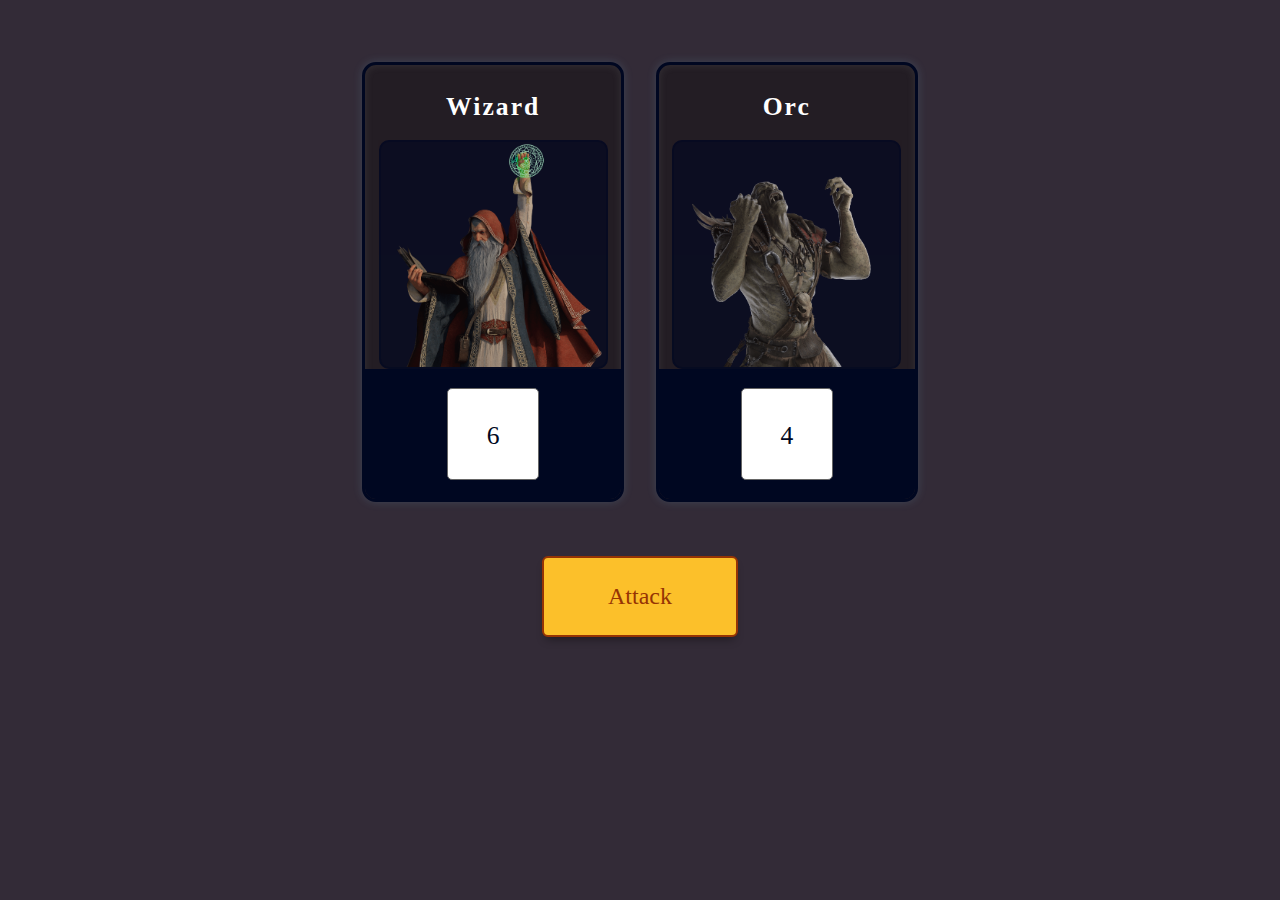
==== index.html @ 66f53ce7 "basic html/css + render cards via js" ====
<!DOCTYPE html>
<html lang="en">
<head>
    <meta charset="UTF-8">
    <meta http-equiv="X-UA-Compatible" content="IE=edge">
    <meta name="viewport" content="width=device-width, initial-scale=1.0">

    <link rel="stylesheet" href="main.css">

    <title>Document</title>
</head>
<body>
    <body>
        <main>
            <div id="hero">      
            </div>
            <div id="monster">
                
            </div>    
        </main>
        <section id="actions">
            <button id="attack-button">Attack</button>
        </section>
    <script src="script.js"></script>
</body>
</html>
---- main.css ----
html,
body {
  padding: 0;
  margin: 0;
  background: rgb(51, 43, 55);
  background: radial-gradient(
    circle,
    rgba(51, 43, 55, 1) 0%,
    rgba(51, 43, 55, 1) 100%
  );
  display: flex;
  flex-direction: column;
  align-items: center;
  color: #fff;
  font-family: "MedievalSharp", cursive;
}

main {
  display: flex;
  flex-direction: column;
  align-items: center;
  margin-top: 0.5rem;
}

@media (min-width: 550px) {
  main {
    flex-direction: row;
    margin: 6vh 5vw;
    justify-content: center;
    width: 86vw;
    gap: 2rem;
  }
}

.character-card {
  height: 14rem;
  margin-top: 0.5rem;
  width: 94vw;
  max-width: 230px;
  padding: 1vh 1vw;
  font-size: 1.6rem;
  color: white;
  border-radius: 14px;
  position: relative;
  background: #231d24;
  text-align: center;
  overflow: hidden;
  border: 0.2rem solid #000721;
  box-shadow: inset 0px 0px 6px 2px rgba(100, 100, 100, 0.2),
    0px 0px 10px rgba(117, 182, 214, 0.2);
}

@media (min-width: 550px) {
  .character-card {
    border: 0.2rem solid #000721;
    height: 26rem;
    width: 37vw;
  }
}

.name {
  margin: 1vh 0;
  width: 100%;
  letter-spacing: 0.08em;
  font-size: 90%;
}

@media (min-width: 550px) {
  .name {
    margin: 2vh 0;
    font-size: 100%;
  }
}

.avatar {
  width: 15vh;
  border: 2px solid #000721;
  max-width: 100%;
  opacity: 0.8;
  border-radius: 10px;
  background-color: rgba(0, 7, 33, 0.8);
}

@media (min-width: 550px) {
  .avatar {
    width: 25vh;
  }
}

.health {
  font-size: 1.1rem;
  font-weight: normal;
  width: 90%;
  text-align: left;
  margin: 1vh 5%;
  color: #ccc;
  letter-spacing: 0.03em;
}

@media (min-width: 550px) {
  .health {
    margin: 2vh 5%;
  }
}

.health b {
  font-weight: bold;
  color: #fff;
}

.health-bar-outer {
  background: #171217;
  height: 1vh;
  width: 90%;
  margin: 0 5%;
  border-radius: 2px;
}

.health-bar-outer .health-bar-inner {
  background: #466d34;
  height: 100%;
  border-radius: 2px;
}

.health-bar-outer .health-bar-inner.danger {
  background: #d1435f;
}

.dice-container {
  width: 100%;
  height: 20%;
  position: absolute;
  bottom: 0;
  left: 0px;
  right: 0;
  background: #000721;
  display: flex;
  justify-content: center;
  align-items: center;
  gap: 0.5rem;
}

@media (min-width: 550px) {
  .dice-container {
    height: 30%;
    border-bottom-left-radius: 3px;
    border-bottom-right-radius: 3px;
  }
}

.dice,
.placeholder-dice {
  height: 5.5vh;
  width: 5.5vh;
  background: #fff;
  border-radius: 5px;
  border: 1px solid #666;
  color: #000721;
  text-align: center;
  line-height: 6vh;
}

@media (min-width: 550px) {
  .dice-container .dice,
  .dice-container .placeholder-dice {
    height: 10vh;
    width: 10vh;
    line-height: 10.5vh;
  }
}

.dice-container .placeholder-dice {
  background-color: transparent;
}

button {
  margin-top: 0.5rem;
  font-family: "MedievalSharp", cursive;
  background-color: #fcc02a;
  border: 2px solid #963404;
  outline: none;
  padding-left: 5vw;
  padding-right: 5vw;
  text-align: center;
  text-decoration: none;
  display: inline-block;
  font-size: 1.5rem;
  border-radius: 6px;
  cursor: pointer;
  color: #963404;
  height: 9vh;
  box-shadow: 0px 6px 10px -4px rgba(0, 0, 0, 0.4);
}

@media (min-width: 550px) {
  button {
    margin-top: 0;
  }
}

button:focus {
  outline: 0;
}

.end-game {
  margin-top: 25%;
  text-align: center;
}

.end-emoji {
  font-size: 80px;
}
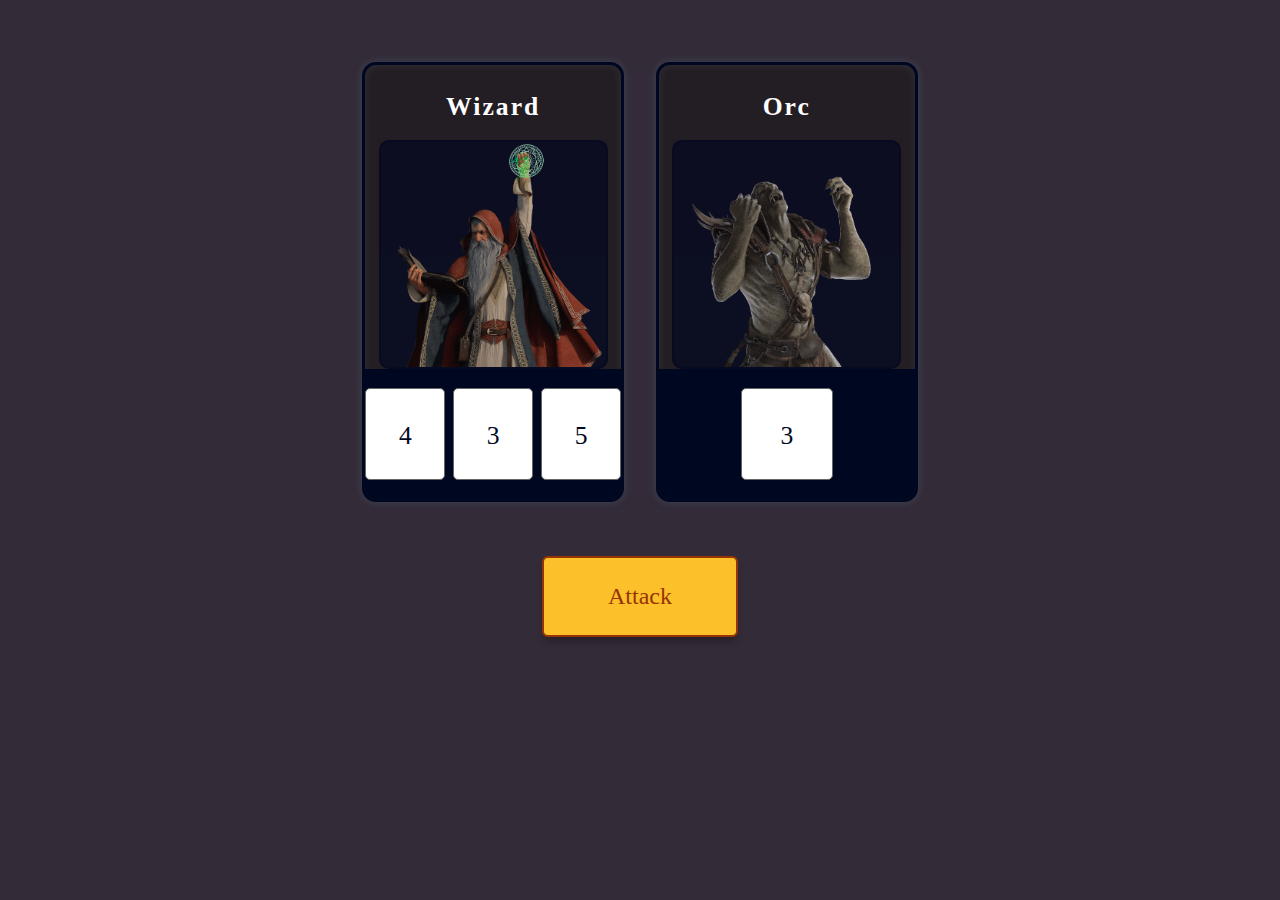
==== commit 50cf1bdd: "export characterData, Character constructor, utils" ====
--- a/index.html
+++ b/index.html
@@ -21,6 +21,7 @@
         <section id="actions">
             <button id="attack-button">Attack</button>
         </section>
-    <script src="script.js"></script>
+        <!-- add type="module" to allow importing of files-->
+    <script src="script.js" type="module"></script>
 </body>
 </html>